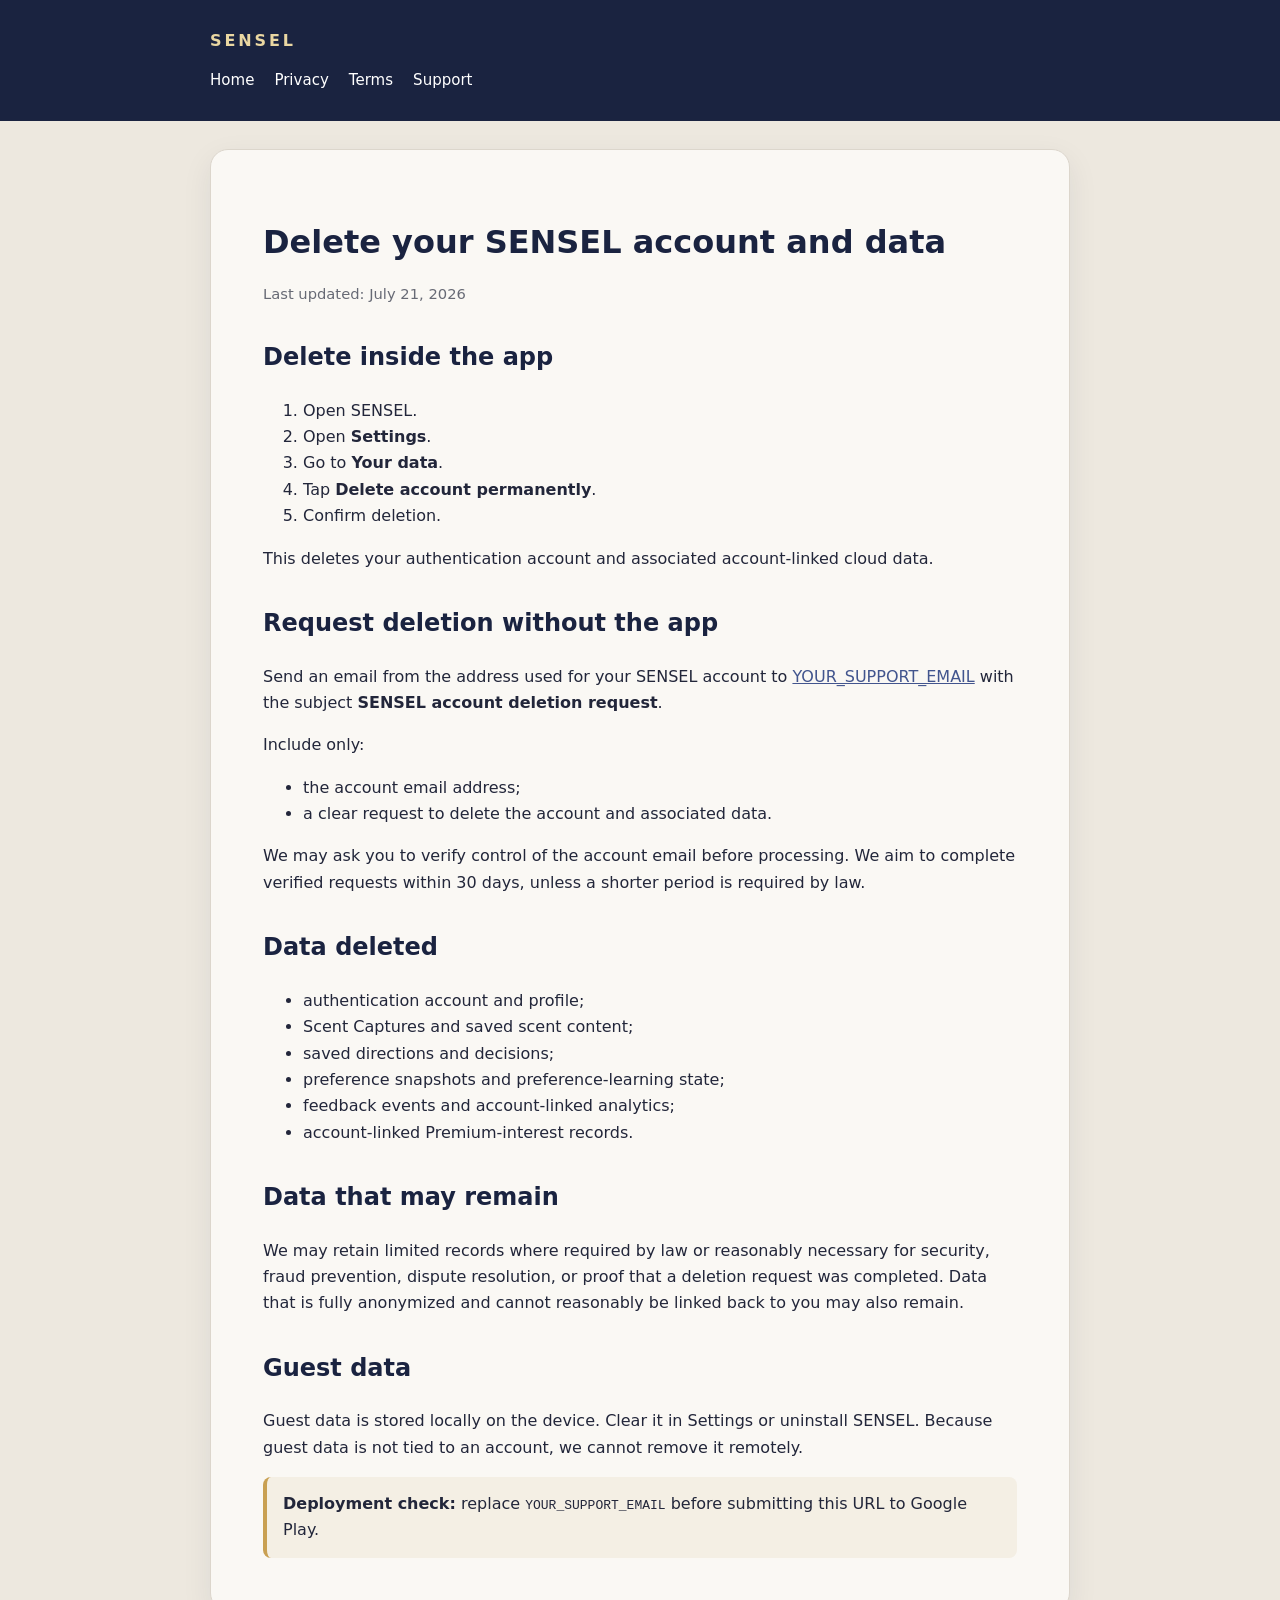
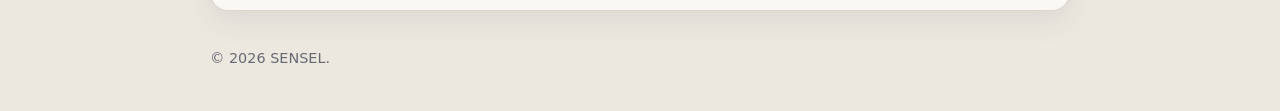
==== delete-account.html @ e9b5b99a "Add files via upload" ====
<!doctype html>
<html lang="en">
<head><meta charset="utf-8"><meta name="viewport" content="width=device-width,initial-scale=1"><title>Delete a SENSEL Account</title><link rel="stylesheet" href="styles.css"></head>
<body>
<header><div class="wrap"><div class="brand">SENSEL</div><nav><a href="index.html">Home</a><a href="privacy.html">Privacy</a><a href="terms.html">Terms</a><a href="support.html">Support</a></nav></div></header>
<main>
<h1>Delete your SENSEL account and data</h1><p class="meta">Last updated: July 21, 2026</p>
<h2>Delete inside the app</h2><ol><li>Open SENSEL.</li><li>Open <strong>Settings</strong>.</li><li>Go to <strong>Your data</strong>.</li><li>Tap <strong>Delete account permanently</strong>.</li><li>Confirm deletion.</li></ol><p>This deletes your authentication account and associated account-linked cloud data.</p>
<h2>Request deletion without the app</h2><p>Send an email from the address used for your SENSEL account to <a href="mailto:YOUR_SUPPORT_EMAIL?subject=SENSEL%20account%20deletion%20request">YOUR_SUPPORT_EMAIL</a> with the subject <strong>SENSEL account deletion request</strong>.</p><p>Include only:</p><ul><li>the account email address;</li><li>a clear request to delete the account and associated data.</li></ul><p>We may ask you to verify control of the account email before processing. We aim to complete verified requests within 30 days, unless a shorter period is required by law.</p>
<h2>Data deleted</h2><ul><li>authentication account and profile;</li><li>Scent Captures and saved scent content;</li><li>saved directions and decisions;</li><li>preference snapshots and preference-learning state;</li><li>feedback events and account-linked analytics;</li><li>account-linked Premium-interest records.</li></ul>
<h2>Data that may remain</h2><p>We may retain limited records where required by law or reasonably necessary for security, fraud prevention, dispute resolution, or proof that a deletion request was completed. Data that is fully anonymized and cannot reasonably be linked back to you may also remain.</p>
<h2>Guest data</h2><p>Guest data is stored locally on the device. Clear it in Settings or uninstall SENSEL. Because guest data is not tied to an account, we cannot remove it remotely.</p>
<div class="notice"><strong>Deployment check:</strong> replace <code>YOUR_SUPPORT_EMAIL</code> before submitting this URL to Google Play.</div>
</main>
<footer><div class="wrap">© <span data-year></span> SENSEL.</div></footer><script src="nav.js"></script>
</body></html>
---- styles.css ----
:root {
  color-scheme: light;
  --navy: #1a2340;
  --cream: #ede8df;
  --paper: #faf8f4;
  --gold: #c9a052;
  --ink: #22263a;
  --muted: #676a75;
  --line: #dcd6cc;
}
* { box-sizing: border-box; }
body {
  margin: 0;
  background: var(--cream);
  color: var(--ink);
  font-family: Inter, ui-sans-serif, system-ui, -apple-system, BlinkMacSystemFont, "Segoe UI", sans-serif;
  line-height: 1.65;
}
header {
  background: var(--navy);
  color: white;
  padding: 28px 20px;
}
header .wrap, main, footer .wrap { max-width: 860px; margin: 0 auto; }
.brand { letter-spacing: .18em; font-weight: 700; color: #ead7a2; }
nav { margin-top: 14px; display: flex; flex-wrap: wrap; gap: 12px 20px; }
nav a { color: white; text-decoration: none; font-size: .94rem; }
main {
  margin: 28px auto;
  background: var(--paper);
  border: 1px solid var(--line);
  border-radius: 18px;
  padding: clamp(24px, 5vw, 52px);
  box-shadow: 0 10px 30px rgba(26,35,64,.08);
}
h1 { line-height: 1.15; color: var(--navy); }
h2 { margin-top: 2rem; color: var(--navy); }
h3 { color: var(--navy); }
a { color: #42558e; }
.meta, .small { color: var(--muted); font-size: .92rem; }
.notice {
  border-left: 4px solid var(--gold);
  background: #f4efe4;
  padding: 14px 16px;
  border-radius: 8px;
}
.button {
  display: inline-block;
  background: var(--navy);
  color: white;
  padding: 12px 18px;
  border-radius: 999px;
  text-decoration: none;
  font-weight: 650;
}
footer { padding: 8px 20px 40px; color: var(--muted); font-size: .9rem; }
code { overflow-wrap: anywhere; }
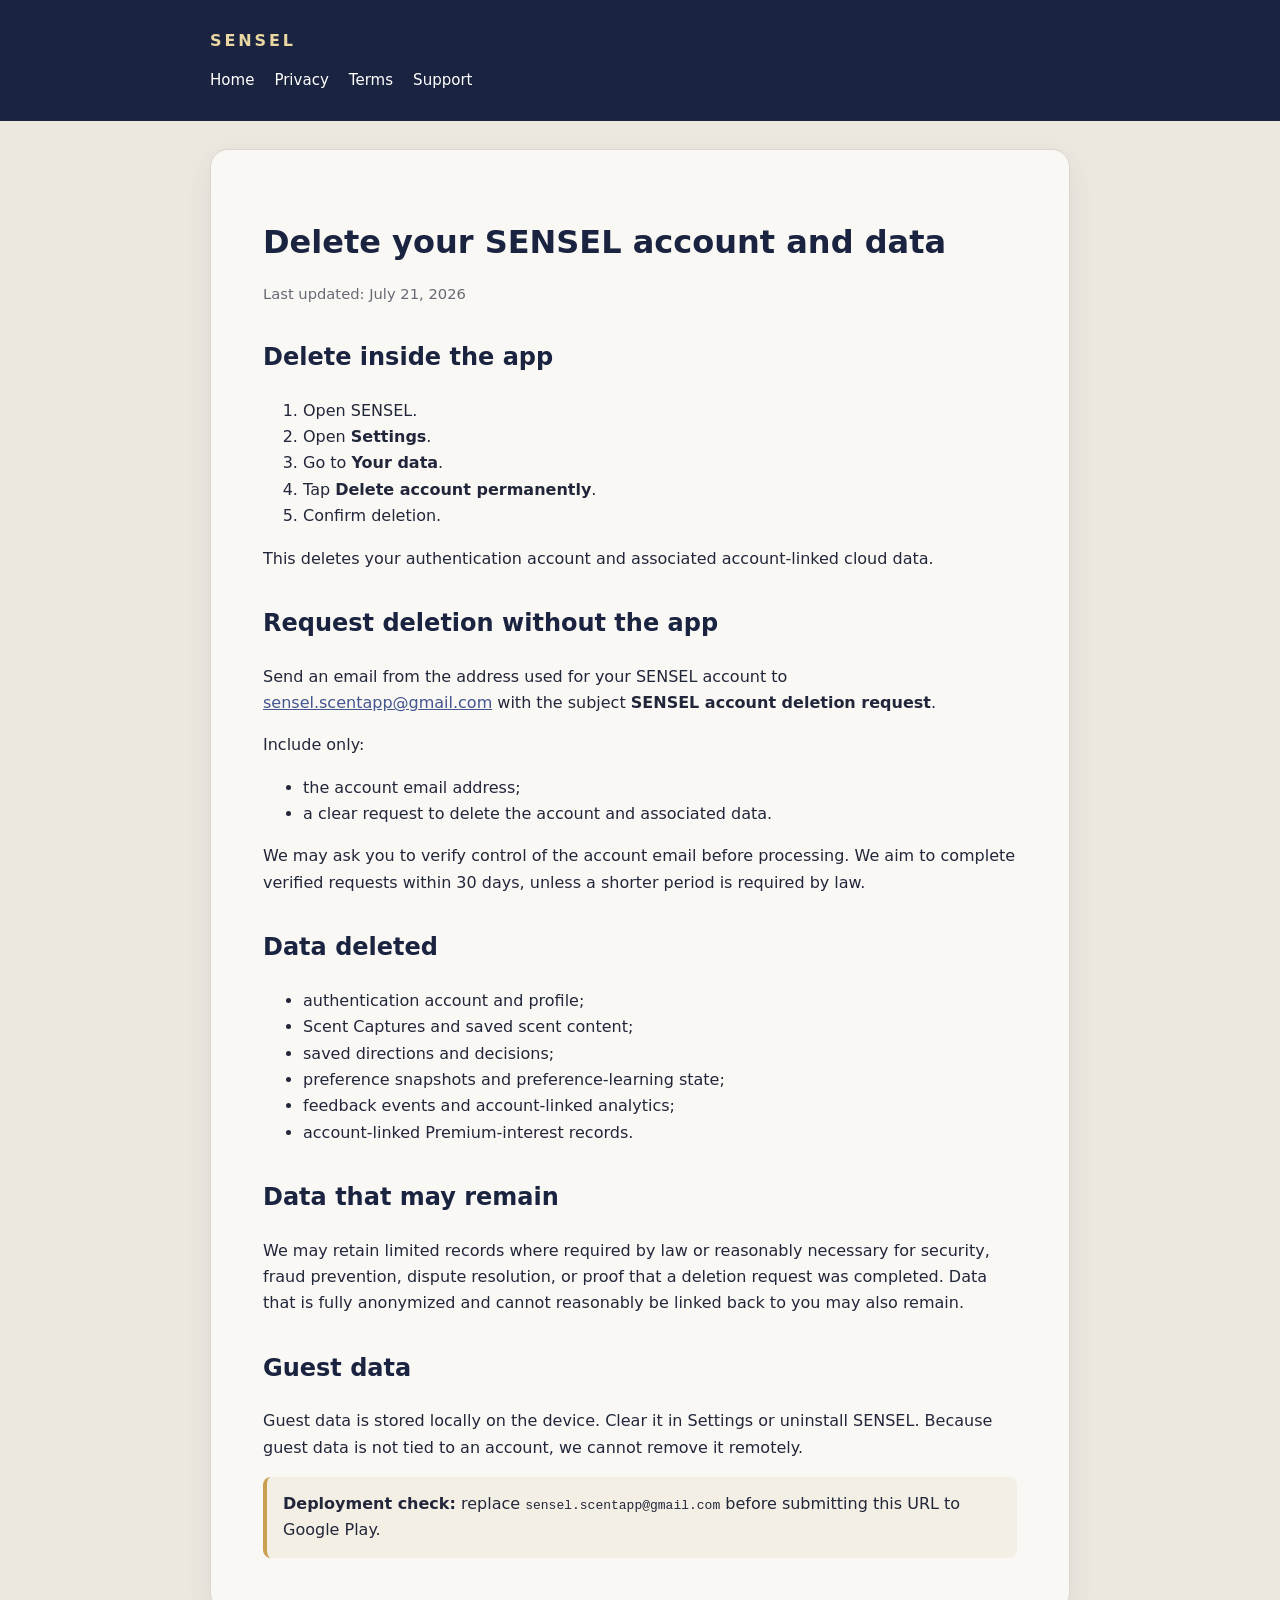
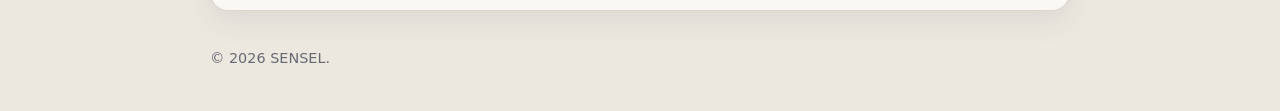
==== commit 54df5b10: "Update support email for account deletion request" ====
--- a/delete-account.html
+++ b/delete-account.html
@@ -6,11 +6,11 @@
 <main>
 <h1>Delete your SENSEL account and data</h1><p class="meta">Last updated: July 21, 2026</p>
 <h2>Delete inside the app</h2><ol><li>Open SENSEL.</li><li>Open <strong>Settings</strong>.</li><li>Go to <strong>Your data</strong>.</li><li>Tap <strong>Delete account permanently</strong>.</li><li>Confirm deletion.</li></ol><p>This deletes your authentication account and associated account-linked cloud data.</p>
-<h2>Request deletion without the app</h2><p>Send an email from the address used for your SENSEL account to <a href="mailto:YOUR_SUPPORT_EMAIL?subject=SENSEL%20account%20deletion%20request">YOUR_SUPPORT_EMAIL</a> with the subject <strong>SENSEL account deletion request</strong>.</p><p>Include only:</p><ul><li>the account email address;</li><li>a clear request to delete the account and associated data.</li></ul><p>We may ask you to verify control of the account email before processing. We aim to complete verified requests within 30 days, unless a shorter period is required by law.</p>
+<h2>Request deletion without the app</h2><p>Send an email from the address used for your SENSEL account to <a href="mailto:sensel.scentapp@gmail.com?subject=SENSEL%20account%20deletion%20request">sensel.scentapp@gmail.com</a> with the subject <strong>SENSEL account deletion request</strong>.</p><p>Include only:</p><ul><li>the account email address;</li><li>a clear request to delete the account and associated data.</li></ul><p>We may ask you to verify control of the account email before processing. We aim to complete verified requests within 30 days, unless a shorter period is required by law.</p>
 <h2>Data deleted</h2><ul><li>authentication account and profile;</li><li>Scent Captures and saved scent content;</li><li>saved directions and decisions;</li><li>preference snapshots and preference-learning state;</li><li>feedback events and account-linked analytics;</li><li>account-linked Premium-interest records.</li></ul>
 <h2>Data that may remain</h2><p>We may retain limited records where required by law or reasonably necessary for security, fraud prevention, dispute resolution, or proof that a deletion request was completed. Data that is fully anonymized and cannot reasonably be linked back to you may also remain.</p>
 <h2>Guest data</h2><p>Guest data is stored locally on the device. Clear it in Settings or uninstall SENSEL. Because guest data is not tied to an account, we cannot remove it remotely.</p>
-<div class="notice"><strong>Deployment check:</strong> replace <code>YOUR_SUPPORT_EMAIL</code> before submitting this URL to Google Play.</div>
+<div class="notice"><strong>Deployment check:</strong> replace <code>sensel.scentapp@gmail.com</code> before submitting this URL to Google Play.</div>
 </main>
 <footer><div class="wrap">© <span data-year></span> SENSEL.</div></footer><script src="nav.js"></script>
 </body></html>
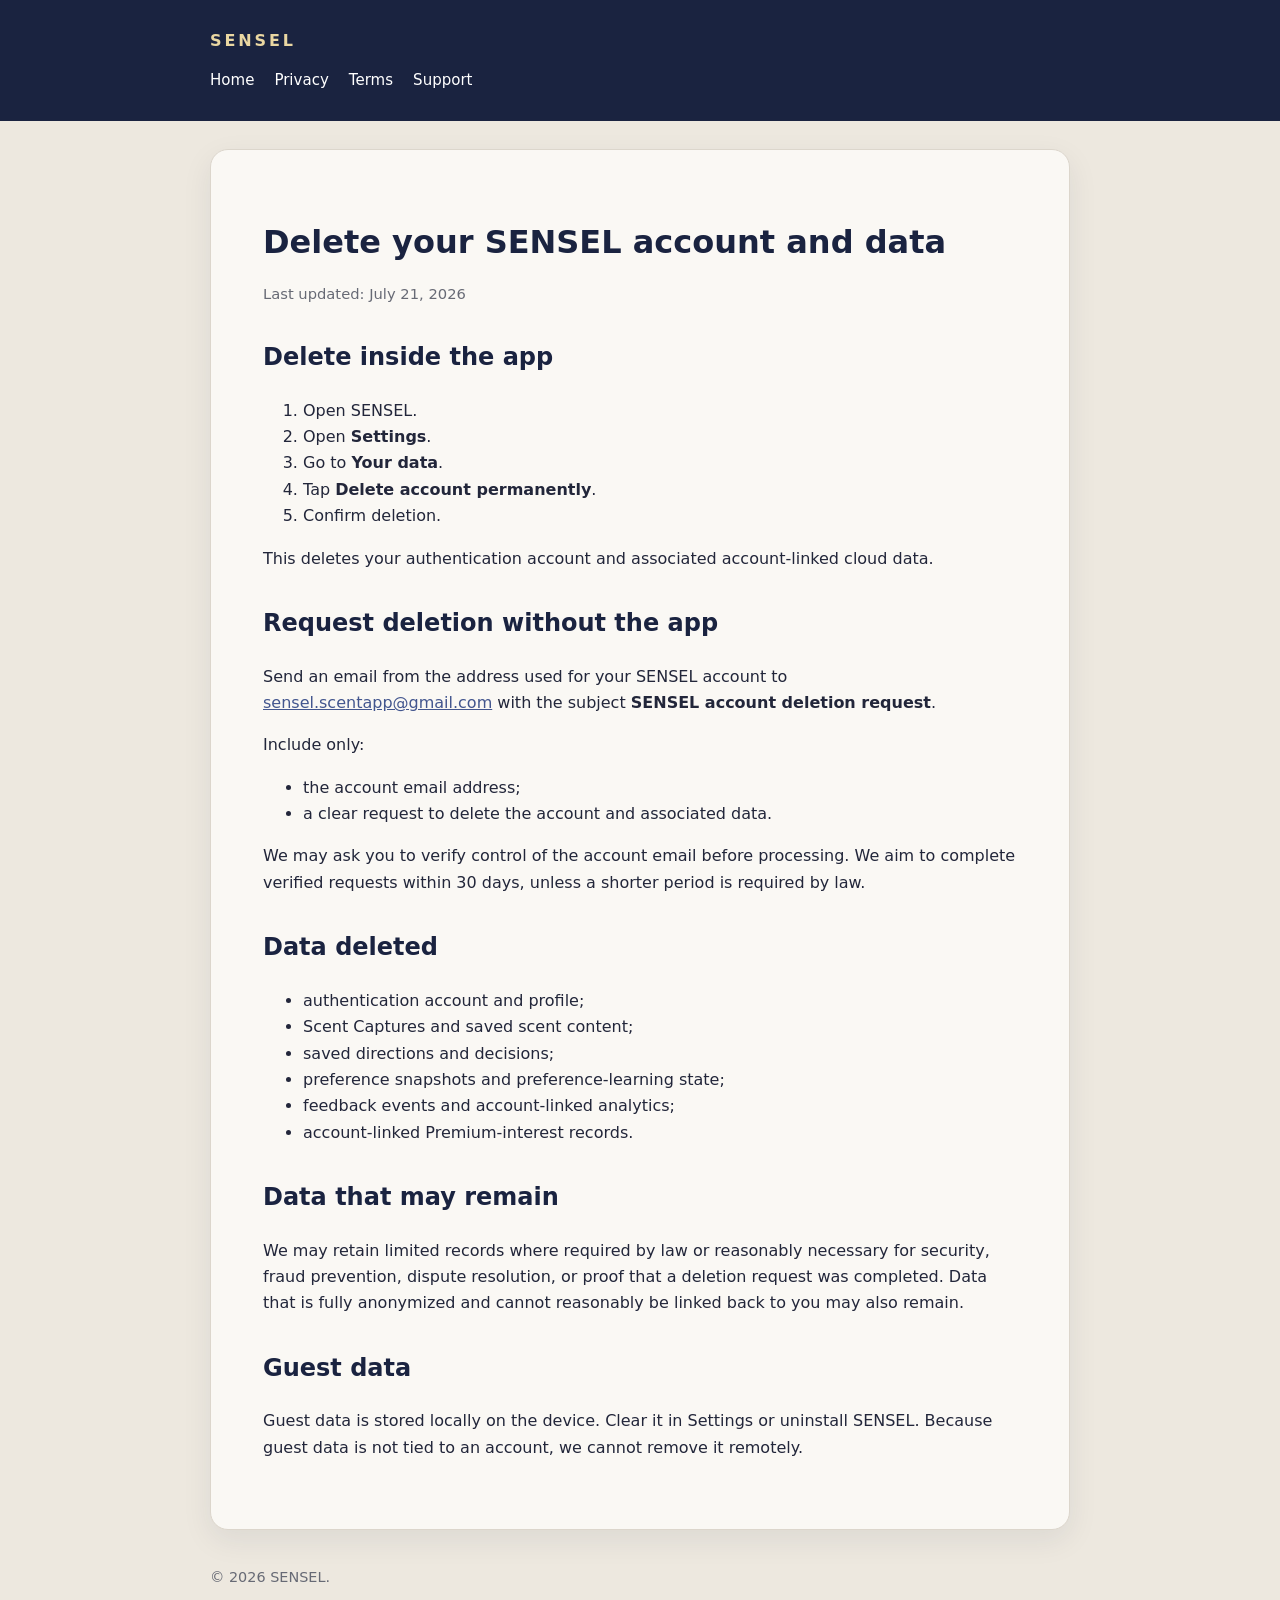
==== commit 2291301a: "Remove deployment check notice from delete-account.html Removed deployment check notice from the del" ====
--- a/delete-account.html
+++ b/delete-account.html
@@ -10,7 +10,6 @@
 <h2>Data deleted</h2><ul><li>authentication account and profile;</li><li>Scent Captures and saved scent content;</li><li>saved directions and decisions;</li><li>preference snapshots and preference-learning state;</li><li>feedback events and account-linked analytics;</li><li>account-linked Premium-interest records.</li></ul>
 <h2>Data that may remain</h2><p>We may retain limited records where required by law or reasonably necessary for security, fraud prevention, dispute resolution, or proof that a deletion request was completed. Data that is fully anonymized and cannot reasonably be linked back to you may also remain.</p>
 <h2>Guest data</h2><p>Guest data is stored locally on the device. Clear it in Settings or uninstall SENSEL. Because guest data is not tied to an account, we cannot remove it remotely.</p>
-<div class="notice"><strong>Deployment check:</strong> replace <code>sensel.scentapp@gmail.com</code> before submitting this URL to Google Play.</div>
 </main>
 <footer><div class="wrap">© <span data-year></span> SENSEL.</div></footer><script src="nav.js"></script>
 </body></html>
